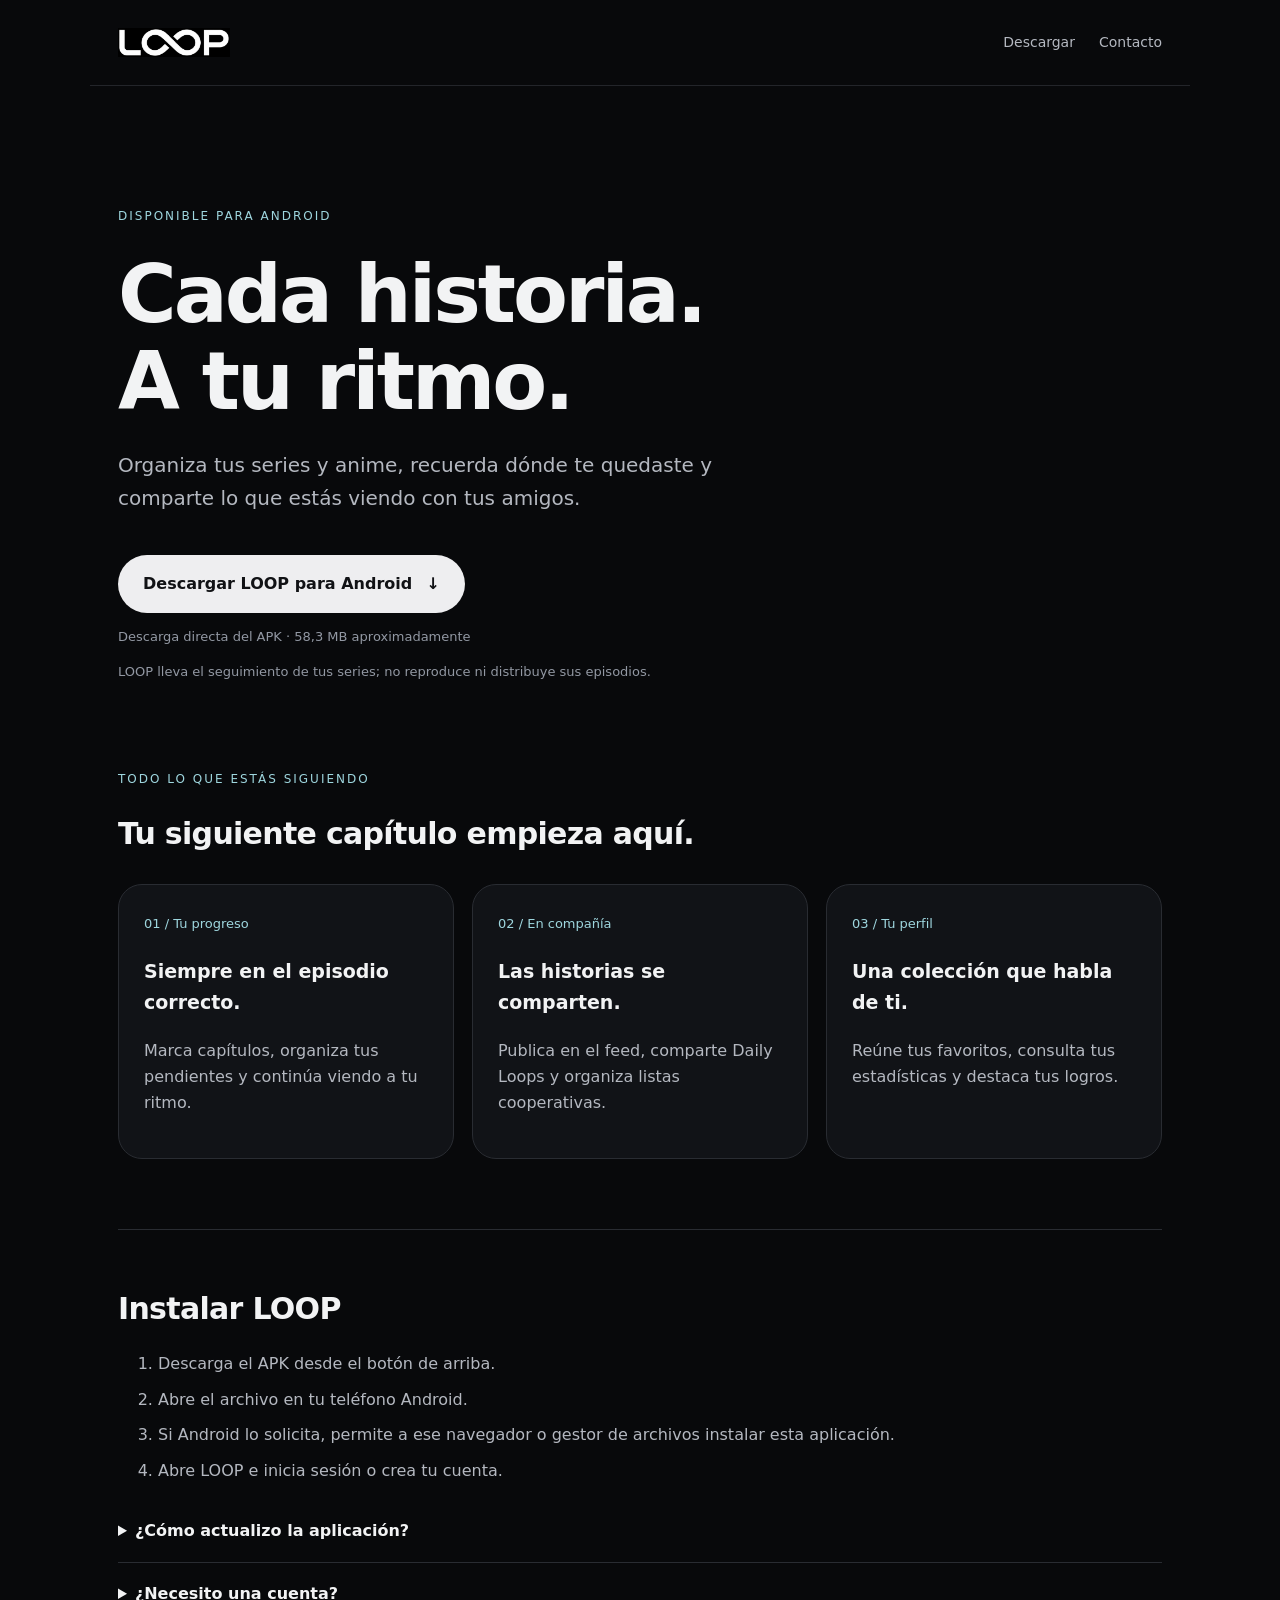
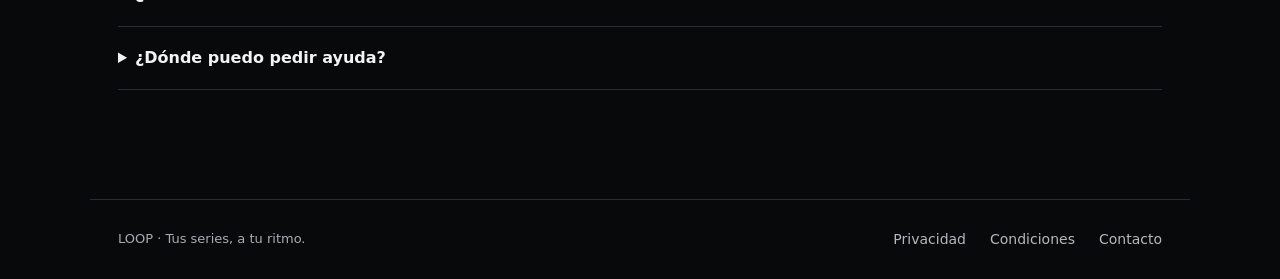
==== index.html @ cbc569da "Agregar página web de LOOP" ====
<!doctype html><html lang="es"><head><meta charset="utf-8"><meta name="viewport" content="width=device-width,initial-scale=1"><meta name="theme-color" content="#08090b"><title>Tus series, a tu ritmo · LOOP</title><meta name="description" content="LOOP: organiza tus series, lleva tu progreso y comparte lo que estás viendo."><link rel="icon" href="assets/favicon.png"><link rel="stylesheet" href="style.css"></head><body><header><a href="index.html" aria-label="LOOP, inicio"><img src="assets/wordmark.png" alt="LOOP" width="112" height="30"></a><nav aria-label="Navegación principal"><a href="index.html#descargar">Descargar</a><a href="mailto:loop.tvapp@gmail.com">Contacto</a></nav></header><main><section class="hero" id="descargar"><span class="eyebrow">Disponible para Android</span><h1>Cada historia.<br>A tu ritmo.</h1><p class="lead">Organiza tus series y anime, recuerda dónde te quedaste y comparte lo que estás viendo con tus amigos.</p><a class="button" href="https://github.com/loop-tvapp/loop/releases/latest/download/LOOP.apk">Descargar LOOP para Android <span aria-hidden="true">↓</span></a><p class="note">Descarga directa del APK · 58,3 MB aproximadamente</p><p class="note">LOOP lleva el seguimiento de tus series; no reproduce ni distribuye sus episodios.</p></section><section aria-labelledby="features"><span class="eyebrow">Todo lo que estás siguiendo</span><h2 id="features">Tu siguiente capítulo empieza aquí.</h2><div class="features"><article class="feature"><span>01 / Tu progreso</span><h3>Siempre en el episodio correcto.</h3><p>Marca capítulos, organiza tus pendientes y continúa viendo a tu ritmo.</p></article><article class="feature"><span>02 / En compañía</span><h3>Las historias se comparten.</h3><p>Publica en el feed, comparte Daily Loops y organiza listas cooperativas.</p></article><article class="feature"><span>03 / Tu perfil</span><h3>Una colección que habla de ti.</h3><p>Reúne tus favoritos, consulta tus estadísticas y destaca tus logros.</p></article></div></section><section class="install"><h2>Instalar LOOP</h2><ol><li>Descarga el APK desde el botón de arriba.</li><li>Abre el archivo en tu teléfono Android.</li><li>Si Android lo solicita, permite a ese navegador o gestor de archivos instalar esta aplicación.</li><li>Abre LOOP e inicia sesión o crea tu cuenta.</li></ol><details><summary>¿Cómo actualizo la aplicación?</summary><p>Descarga la nueva versión e instálala sobre la anterior. No necesitas desinstalarla para actualizar si ambas versiones conservan la misma firma.</p></details><details><summary>¿Necesito una cuenta?</summary><p>Sí. Puedes registrarte con correo o acceder con Google. Si usas Google por primera vez, LOOP te permite elegir tu nombre de usuario.</p></details><details><summary>¿Dónde puedo pedir ayuda?</summary><p>Escríbenos a <a href="mailto:loop.tvapp@gmail.com">loop.tvapp@gmail.com</a>, también para consultas sobre tus datos o solicitudes de eliminación de cuenta.</p></details></section></main><footer><span>LOOP · Tus series, a tu ritmo.</span><nav aria-label="Información"><a href="privacidad.html">Privacidad</a><a href="terminos.html">Condiciones</a><a href="mailto:loop.tvapp@gmail.com">Contacto</a></nav></footer></body></html>
---- style.css ----
*{box-sizing:border-box}html{scroll-behavior:smooth}body{margin:0;background:#08090b;color:#f2f3f4;font:16px/1.65 system-ui,-apple-system,BlinkMacSystemFont,"Segoe UI",sans-serif}a{color:inherit;text-underline-offset:5px}a:focus-visible,summary:focus-visible{outline:3px solid #9ed6de;outline-offset:6px}header,main,footer{max-width:1100px;margin:auto;padding:28px}header{display:flex;align-items:center;justify-content:space-between;gap:20px;border-bottom:1px solid #23252a}header img{width:112px;height:auto;display:block}nav{display:flex;gap:24px;font-size:14px;color:#b4b8c0}nav a{text-decoration:none}.hero{padding:88px 0 70px;max-width:850px}.eyebrow{font-size:12px;letter-spacing:2px;text-transform:uppercase;color:#9ed6de}h1{font-size:clamp(42px,7.5vw,80px);line-height:1.08;letter-spacing:-3px;margin:24px 0}h2{font-size:30px;line-height:1.2;letter-spacing:-.7px}h3{font-size:19px}p{color:#b4b8c0}.lead{font-size:20px;max-width:620px}.button{display:inline-flex;align-items:center;gap:14px;background:#eeeef0;color:#111215;border-radius:100px;padding:16px 25px;font-weight:650;text-decoration:none;margin-top:20px}.button:hover{background:#b8e1e5}.note{font-size:13px;color:#9298a3}.features{display:grid;grid-template-columns:repeat(3,1fr);gap:18px;margin:32px 0 70px}.feature{padding:25px;border:1px solid #292c32;border-radius:24px;background:#111317}.feature span{color:#9ed6de;font-size:13px}.install{border-top:1px solid #292c32;padding:36px 0}details{padding:18px 0;border-bottom:1px solid #292c32}summary{cursor:pointer;font-weight:600}footer{margin-top:45px;border-top:1px solid #292c32;display:flex;justify-content:space-between;flex-wrap:wrap;gap:16px;font-size:13px;color:#a6acb5}.legal{max-width:780px;padding-top:50px}.legal h1{font-size:44px;letter-spacing:-1.5px}.legal h2{font-size:23px;margin-top:35px}li{color:#b4b8c0;margin:9px 0}.back{color:#9ed6de;font-size:14px}@media(max-width:650px){header,main,footer{padding:22px}header img{width:90px}nav{gap:14px;font-size:12px}.hero{padding:58px 0 44px}h1{letter-spacing:-1.7px}.lead{font-size:18px}.features{grid-template-columns:1fr;gap:12px;margin-bottom:45px}.feature{padding:22px}footer{margin-top:25px}}@media(prefers-reduced-motion:reduce){html{scroll-behavior:auto}}
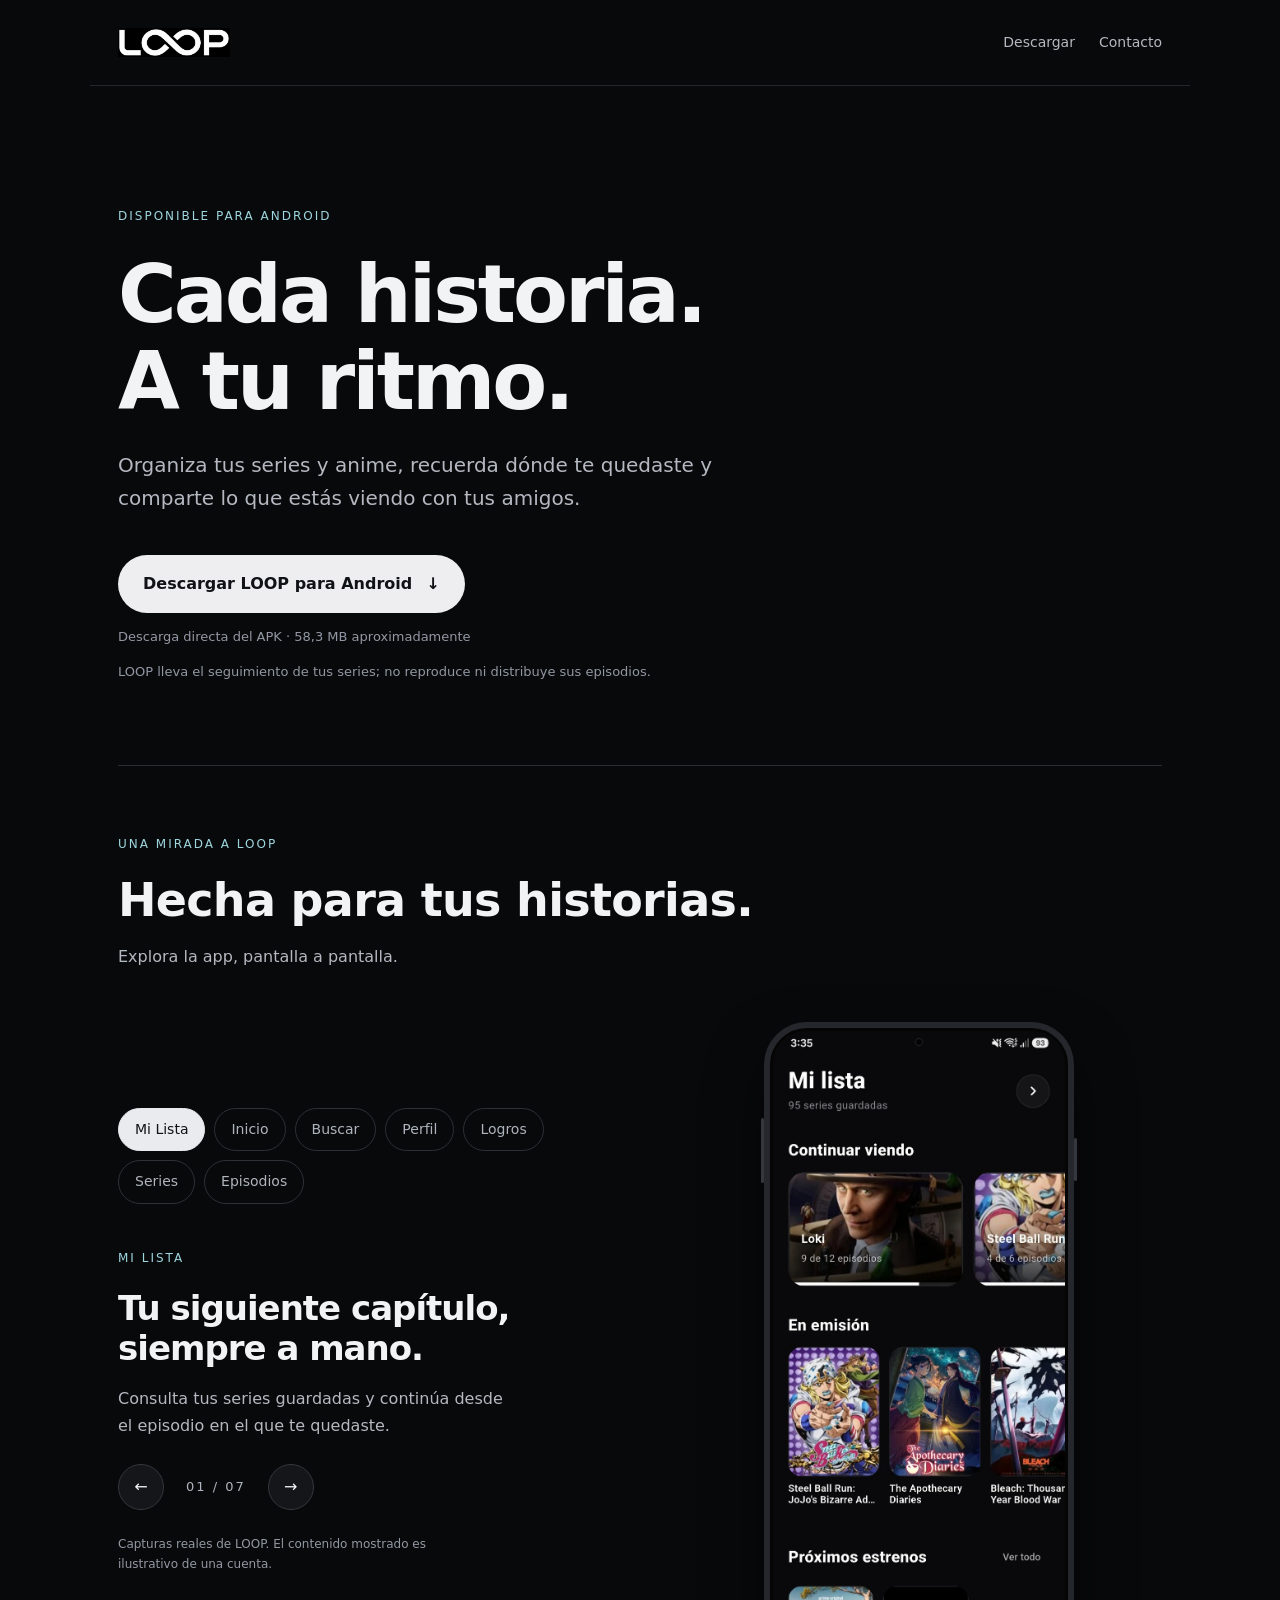
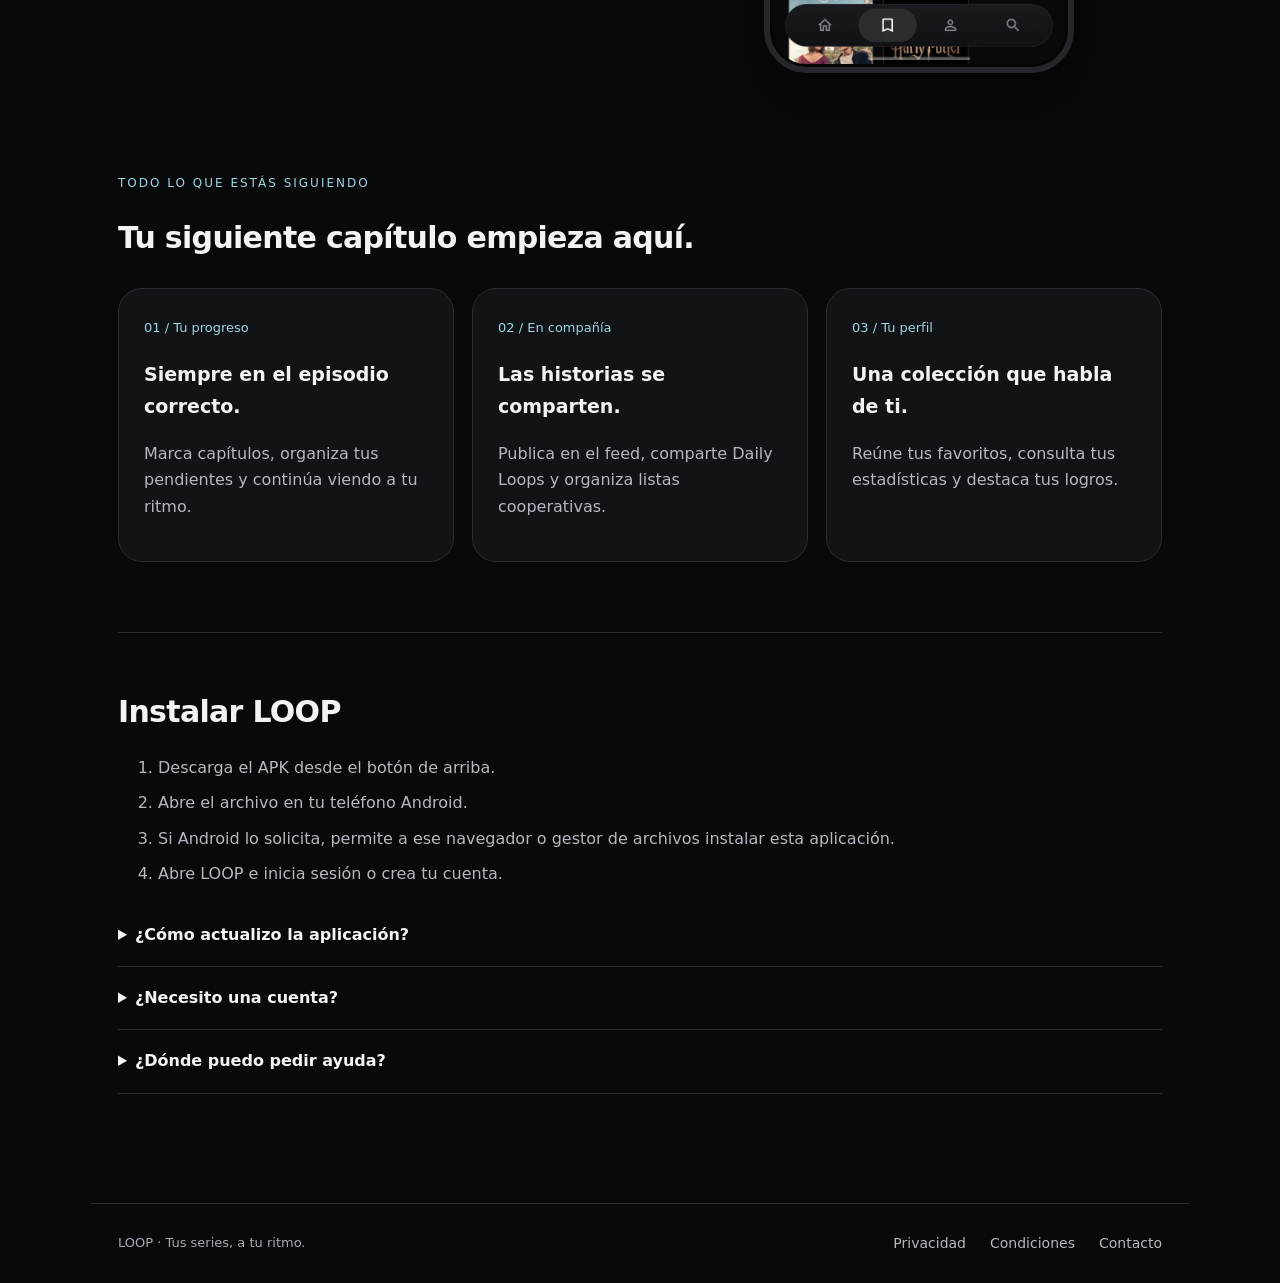
==== commit c642bbb2: "Add files via upload" ====
--- a/index.html
+++ b/index.html
@@ -1 +1 @@
-<!doctype html><html lang="es"><head><meta charset="utf-8"><meta name="viewport" content="width=device-width,initial-scale=1"><meta name="theme-color" content="#08090b"><title>Tus series, a tu ritmo · LOOP</title><meta name="description" content="LOOP: organiza tus series, lleva tu progreso y comparte lo que estás viendo."><link rel="icon" href="assets/favicon.png"><link rel="stylesheet" href="style.css"></head><body><header><a href="index.html" aria-label="LOOP, inicio"><img src="assets/wordmark.png" alt="LOOP" width="112" height="30"></a><nav aria-label="Navegación principal"><a href="index.html#descargar">Descargar</a><a href="mailto:loop.tvapp@gmail.com">Contacto</a></nav></header><main><section class="hero" id="descargar"><span class="eyebrow">Disponible para Android</span><h1>Cada historia.<br>A tu ritmo.</h1><p class="lead">Organiza tus series y anime, recuerda dónde te quedaste y comparte lo que estás viendo con tus amigos.</p><a class="button" href="https://github.com/loop-tvapp/loop/releases/latest/download/LOOP.apk">Descargar LOOP para Android <span aria-hidden="true">↓</span></a><p class="note">Descarga directa del APK · 58,3 MB aproximadamente</p><p class="note">LOOP lleva el seguimiento de tus series; no reproduce ni distribuye sus episodios.</p></section><section aria-labelledby="features"><span class="eyebrow">Todo lo que estás siguiendo</span><h2 id="features">Tu siguiente capítulo empieza aquí.</h2><div class="features"><article class="feature"><span>01 / Tu progreso</span><h3>Siempre en el episodio correcto.</h3><p>Marca capítulos, organiza tus pendientes y continúa viendo a tu ritmo.</p></article><article class="feature"><span>02 / En compañía</span><h3>Las historias se comparten.</h3><p>Publica en el feed, comparte Daily Loops y organiza listas cooperativas.</p></article><article class="feature"><span>03 / Tu perfil</span><h3>Una colección que habla de ti.</h3><p>Reúne tus favoritos, consulta tus estadísticas y destaca tus logros.</p></article></div></section><section class="install"><h2>Instalar LOOP</h2><ol><li>Descarga el APK desde el botón de arriba.</li><li>Abre el archivo en tu teléfono Android.</li><li>Si Android lo solicita, permite a ese navegador o gestor de archivos instalar esta aplicación.</li><li>Abre LOOP e inicia sesión o crea tu cuenta.</li></ol><details><summary>¿Cómo actualizo la aplicación?</summary><p>Descarga la nueva versión e instálala sobre la anterior. No necesitas desinstalarla para actualizar si ambas versiones conservan la misma firma.</p></details><details><summary>¿Necesito una cuenta?</summary><p>Sí. Puedes registrarte con correo o acceder con Google. Si usas Google por primera vez, LOOP te permite elegir tu nombre de usuario.</p></details><details><summary>¿Dónde puedo pedir ayuda?</summary><p>Escríbenos a <a href="mailto:loop.tvapp@gmail.com">loop.tvapp@gmail.com</a>, también para consultas sobre tus datos o solicitudes de eliminación de cuenta.</p></details></section></main><footer><span>LOOP · Tus series, a tu ritmo.</span><nav aria-label="Información"><a href="privacidad.html">Privacidad</a><a href="terminos.html">Condiciones</a><a href="mailto:loop.tvapp@gmail.com">Contacto</a></nav></footer></body></html>+<!doctype html><html lang="es"><head><meta charset="utf-8"><meta name="viewport" content="width=device-width,initial-scale=1"><meta name="theme-color" content="#08090b"><title>Tus series, a tu ritmo · LOOP</title><meta name="description" content="LOOP: organiza tus series, lleva tu progreso y comparte lo que estás viendo."><link rel="icon" href="assets/favicon.png"><link rel="stylesheet" href="style.css"></head><body><header><a href="index.html" aria-label="LOOP, inicio"><img src="assets/wordmark.png" alt="LOOP" width="112" height="30"></a><nav aria-label="Navegación principal"><a href="index.html#descargar">Descargar</a><a href="mailto:loop.tvapp@gmail.com">Contacto</a></nav></header><main><section class="hero" id="descargar"><span class="eyebrow">Disponible para Android</span><h1>Cada historia.<br>A tu ritmo.</h1><p class="lead">Organiza tus series y anime, recuerda dónde te quedaste y comparte lo que estás viendo con tus amigos.</p><a class="button" href="https://github.com/loop-tvapp/loop/releases/latest/download/LOOP.apk">Descargar LOOP para Android <span aria-hidden="true">↓</span></a><p class="note">Descarga directa del APK · 58,3 MB aproximadamente</p><p class="note">LOOP lleva el seguimiento de tus series; no reproduce ni distribuye sus episodios.</p></section><section class="showcase" aria-labelledby="showcase-title"><div class="showcase-intro"><span class="eyebrow">Una mirada a LOOP</span><h2 id="showcase-title">Hecha para tus historias.</h2><p>Explora la app, pantalla a pantalla.</p></div><div class="showcase-layout"><div class="showcase-copy"><div class="screen-tabs" role="tablist" aria-label="Pantallas de LOOP"><button class="screen-tab" role="tab" id="tab-0" aria-selected="true" aria-controls="screen-panel" tabindex="0" data-slide="0">Mi Lista</button><button class="screen-tab" role="tab" id="tab-1" aria-selected="false" aria-controls="screen-panel" tabindex="-1" data-slide="1">Inicio</button><button class="screen-tab" role="tab" id="tab-2" aria-selected="false" aria-controls="screen-panel" tabindex="-1" data-slide="2">Buscar</button><button class="screen-tab" role="tab" id="tab-3" aria-selected="false" aria-controls="screen-panel" tabindex="-1" data-slide="3">Perfil</button><button class="screen-tab" role="tab" id="tab-4" aria-selected="false" aria-controls="screen-panel" tabindex="-1" data-slide="4">Logros</button><button class="screen-tab" role="tab" id="tab-5" aria-selected="false" aria-controls="screen-panel" tabindex="-1" data-slide="5">Series</button><button class="screen-tab" role="tab" id="tab-6" aria-selected="false" aria-controls="screen-panel" tabindex="-1" data-slide="6">Episodios</button></div><div class="screen-description" aria-live="polite"><span class="eyebrow" id="screen-kicker">Mi Lista</span><h3 id="screen-title">Tu siguiente capítulo, siempre a mano.</h3><p id="screen-desc">Consulta tus series guardadas y continúa desde el episodio en el que te quedaste.</p></div><div class="gallery-controls"><button type="button" id="previous" aria-label="Captura anterior">←</button><span id="screen-count">01 / 07</span><button type="button" id="next" aria-label="Captura siguiente">→</button></div><p class="note">Capturas reales de LOOP. El contenido mostrado es ilustrativo de una cuenta.</p></div><div class="phone-stage"><div class="phone" id="screen-panel" role="tabpanel" aria-labelledby="tab-0" tabindex="0"><span class="phone-camera" aria-hidden="true"></span><img id="app-screen" src="assets/pantalla-0.webp" alt="Pantalla Mi Lista de LOOP" width="709" height="1536" decoding="async"></div></div></div></section><section aria-labelledby="features"><span class="eyebrow">Todo lo que estás siguiendo</span><h2 id="features">Tu siguiente capítulo empieza aquí.</h2><div class="features"><article class="feature"><span>01 / Tu progreso</span><h3>Siempre en el episodio correcto.</h3><p>Marca capítulos, organiza tus pendientes y continúa viendo a tu ritmo.</p></article><article class="feature"><span>02 / En compañía</span><h3>Las historias se comparten.</h3><p>Publica en el feed, comparte Daily Loops y organiza listas cooperativas.</p></article><article class="feature"><span>03 / Tu perfil</span><h3>Una colección que habla de ti.</h3><p>Reúne tus favoritos, consulta tus estadísticas y destaca tus logros.</p></article></div></section><section class="install"><h2>Instalar LOOP</h2><ol><li>Descarga el APK desde el botón de arriba.</li><li>Abre el archivo en tu teléfono Android.</li><li>Si Android lo solicita, permite a ese navegador o gestor de archivos instalar esta aplicación.</li><li>Abre LOOP e inicia sesión o crea tu cuenta.</li></ol><details><summary>¿Cómo actualizo la aplicación?</summary><p>Descarga la nueva versión e instálala sobre la anterior. No necesitas desinstalarla para actualizar si ambas versiones conservan la misma firma.</p></details><details><summary>¿Necesito una cuenta?</summary><p>Sí. Puedes registrarte con correo o acceder con Google. Si usas Google por primera vez, LOOP te permite elegir tu nombre de usuario.</p></details><details><summary>¿Dónde puedo pedir ayuda?</summary><p>Escríbenos a <a href="mailto:loop.tvapp@gmail.com">loop.tvapp@gmail.com</a>, también para consultas sobre tus datos o solicitudes de eliminación de cuenta.</p></details></section></main><footer><span>LOOP · Tus series, a tu ritmo.</span><nav aria-label="Información"><a href="privacidad.html">Privacidad</a><a href="terminos.html">Condiciones</a><a href="mailto:loop.tvapp@gmail.com">Contacto</a></nav></footer><script src="gallery.js" defer></script></body></html>
--- a/style.css
+++ b/style.css
@@ -1 +1,3 @@
-*{box-sizing:border-box}html{scroll-behavior:smooth}body{margin:0;background:#08090b;color:#f2f3f4;font:16px/1.65 system-ui,-apple-system,BlinkMacSystemFont,"Segoe UI",sans-serif}a{color:inherit;text-underline-offset:5px}a:focus-visible,summary:focus-visible{outline:3px solid #9ed6de;outline-offset:6px}header,main,footer{max-width:1100px;margin:auto;padding:28px}header{display:flex;align-items:center;justify-content:space-between;gap:20px;border-bottom:1px solid #23252a}header img{width:112px;height:auto;display:block}nav{display:flex;gap:24px;font-size:14px;color:#b4b8c0}nav a{text-decoration:none}.hero{padding:88px 0 70px;max-width:850px}.eyebrow{font-size:12px;letter-spacing:2px;text-transform:uppercase;color:#9ed6de}h1{font-size:clamp(42px,7.5vw,80px);line-height:1.08;letter-spacing:-3px;margin:24px 0}h2{font-size:30px;line-height:1.2;letter-spacing:-.7px}h3{font-size:19px}p{color:#b4b8c0}.lead{font-size:20px;max-width:620px}.button{display:inline-flex;align-items:center;gap:14px;background:#eeeef0;color:#111215;border-radius:100px;padding:16px 25px;font-weight:650;text-decoration:none;margin-top:20px}.button:hover{background:#b8e1e5}.note{font-size:13px;color:#9298a3}.features{display:grid;grid-template-columns:repeat(3,1fr);gap:18px;margin:32px 0 70px}.feature{padding:25px;border:1px solid #292c32;border-radius:24px;background:#111317}.feature span{color:#9ed6de;font-size:13px}.install{border-top:1px solid #292c32;padding:36px 0}details{padding:18px 0;border-bottom:1px solid #292c32}summary{cursor:pointer;font-weight:600}footer{margin-top:45px;border-top:1px solid #292c32;display:flex;justify-content:space-between;flex-wrap:wrap;gap:16px;font-size:13px;color:#a6acb5}.legal{max-width:780px;padding-top:50px}.legal h1{font-size:44px;letter-spacing:-1.5px}.legal h2{font-size:23px;margin-top:35px}li{color:#b4b8c0;margin:9px 0}.back{color:#9ed6de;font-size:14px}@media(max-width:650px){header,main,footer{padding:22px}header img{width:90px}nav{gap:14px;font-size:12px}.hero{padding:58px 0 44px}h1{letter-spacing:-1.7px}.lead{font-size:18px}.features{grid-template-columns:1fr;gap:12px;margin-bottom:45px}.feature{padding:22px}footer{margin-top:25px}}@media(prefers-reduced-motion:reduce){html{scroll-behavior:auto}}+*{box-sizing:border-box}html{scroll-behavior:smooth}body{margin:0;background:#08090b;color:#f2f3f4;font:16px/1.65 system-ui,-apple-system,BlinkMacSystemFont,"Segoe UI",sans-serif}a{color:inherit;text-underline-offset:5px}a:focus-visible,summary:focus-visible{outline:3px solid #9ed6de;outline-offset:6px}header,main,footer{max-width:1100px;margin:auto;padding:28px}header{display:flex;align-items:center;justify-content:space-between;gap:20px;border-bottom:1px solid #23252a}header img{width:112px;height:auto;display:block}nav{display:flex;gap:24px;font-size:14px;color:#b4b8c0}nav a{text-decoration:none}.hero{padding:88px 0 70px;max-width:850px}.eyebrow{font-size:12px;letter-spacing:2px;text-transform:uppercase;color:#9ed6de}h1{font-size:clamp(42px,7.5vw,80px);line-height:1.08;letter-spacing:-3px;margin:24px 0}h2{font-size:30px;line-height:1.2;letter-spacing:-.7px}h3{font-size:19px}p{color:#b4b8c0}.lead{font-size:20px;max-width:620px}.button{display:inline-flex;align-items:center;gap:14px;background:#eeeef0;color:#111215;border-radius:100px;padding:16px 25px;font-weight:650;text-decoration:none;margin-top:20px}.button:hover{background:#b8e1e5}.note{font-size:13px;color:#9298a3}.features{display:grid;grid-template-columns:repeat(3,1fr);gap:18px;margin:32px 0 70px}.feature{padding:25px;border:1px solid #292c32;border-radius:24px;background:#111317}.feature span{color:#9ed6de;font-size:13px}.install{border-top:1px solid #292c32;padding:36px 0}details{padding:18px 0;border-bottom:1px solid #292c32}summary{cursor:pointer;font-weight:600}footer{margin-top:45px;border-top:1px solid #292c32;display:flex;justify-content:space-between;flex-wrap:wrap;gap:16px;font-size:13px;color:#a6acb5}.legal{max-width:780px;padding-top:50px}.legal h1{font-size:44px;letter-spacing:-1.5px}.legal h2{font-size:23px;margin-top:35px}li{color:#b4b8c0;margin:9px 0}.back{color:#9ed6de;font-size:14px}@media(max-width:650px){header,main,footer{padding:22px}header img{width:90px}nav{gap:14px;font-size:12px}.hero{padding:58px 0 44px}h1{letter-spacing:-1.7px}.lead{font-size:18px}.features{grid-template-columns:1fr;gap:12px;margin-bottom:45px}.feature{padding:22px}footer{margin-top:25px}}@media(prefers-reduced-motion:reduce){html{scroll-behavior:auto}}
+/* Capturas de LOOP */
+button{font:inherit}.showcase{border-top:1px solid #292c32;padding:64px 0 84px}.showcase-intro{margin-bottom:40px}.showcase-intro h2{font-size:clamp(30px,4vw,46px);margin:16px 0}.showcase-layout{display:grid;grid-template-columns:1fr 1fr;align-items:center;gap:70px}.screen-tabs{display:flex;flex-wrap:wrap;gap:9px}.screen-tab{border:1px solid #2d3036;border-radius:100px;background:transparent;color:#aeb4bd;padding:9px 16px;cursor:pointer;font-size:14px;transition:background .2s,color .2s}.screen-tab[aria-selected=true]{background:#e9ebee;color:#111215;border-color:#e9ebee}.screen-tab:hover{border-color:#727982}.screen-description{min-height:220px;padding-top:40px}.screen-description h3{font-size:34px;line-height:1.18;letter-spacing:-1px;margin:18px 0}.screen-description p{max-width:400px}.gallery-controls{display:flex;align-items:center;gap:22px;margin:25px 0}.gallery-controls button{width:46px;height:46px;border:1px solid #34373d;border-radius:50%;background:#14161a;color:#f2f3f4;cursor:pointer}.gallery-controls button:hover{background:#292d34}.gallery-controls span{font-size:13px;letter-spacing:2px;color:#aeb4bd}.phone-stage{display:flex;justify-content:center;padding:12px}.phone{width:min(100%,310px);border:6px solid #25272c;border-radius:43px;padding:3px;background:#050506;position:relative;box-shadow:0 28px 55px #0008;touch-action:pan-y}.phone:before{content:"";position:absolute;right:-9px;top:110px;width:3px;height:43px;border-radius:2px;background:#34373d}.phone:after{content:"";position:absolute;left:-9px;top:90px;width:3px;height:65px;border-radius:2px;background:#34373d}.phone img{display:block;width:100%;height:auto;aspect-ratio:709/1536;object-fit:contain;border-radius:33px;background:#09090b;transition:opacity .15s}.phone img.switching{opacity:.25}.phone-camera{position:absolute;z-index:1;top:10px;left:calc(50% - 4px);width:8px;height:8px;border-radius:50%;background:#020203;border:1px solid #222}.showcase-copy>.note{max-width:360px;font-size:12px}button:focus-visible{outline:3px solid #9ed6de;outline-offset:4px}@media(max-width:760px){.showcase{padding:42px 0 50px}.showcase-layout{grid-template-columns:1fr;gap:12px}.showcase-intro{margin-bottom:26px}.screen-description{min-height:175px;padding-top:24px}.screen-description h3{font-size:28px}.screen-tabs{gap:7px}.screen-tab{font-size:12px;padding:8px 12px}.gallery-controls{margin:14px 0}.phone{width:min(100%,285px)}.phone-stage{margin-top:12px}.showcase-copy>.note{max-width:none}}@media(prefers-reduced-motion:reduce){.screen-tab,.phone img{transition:none}}
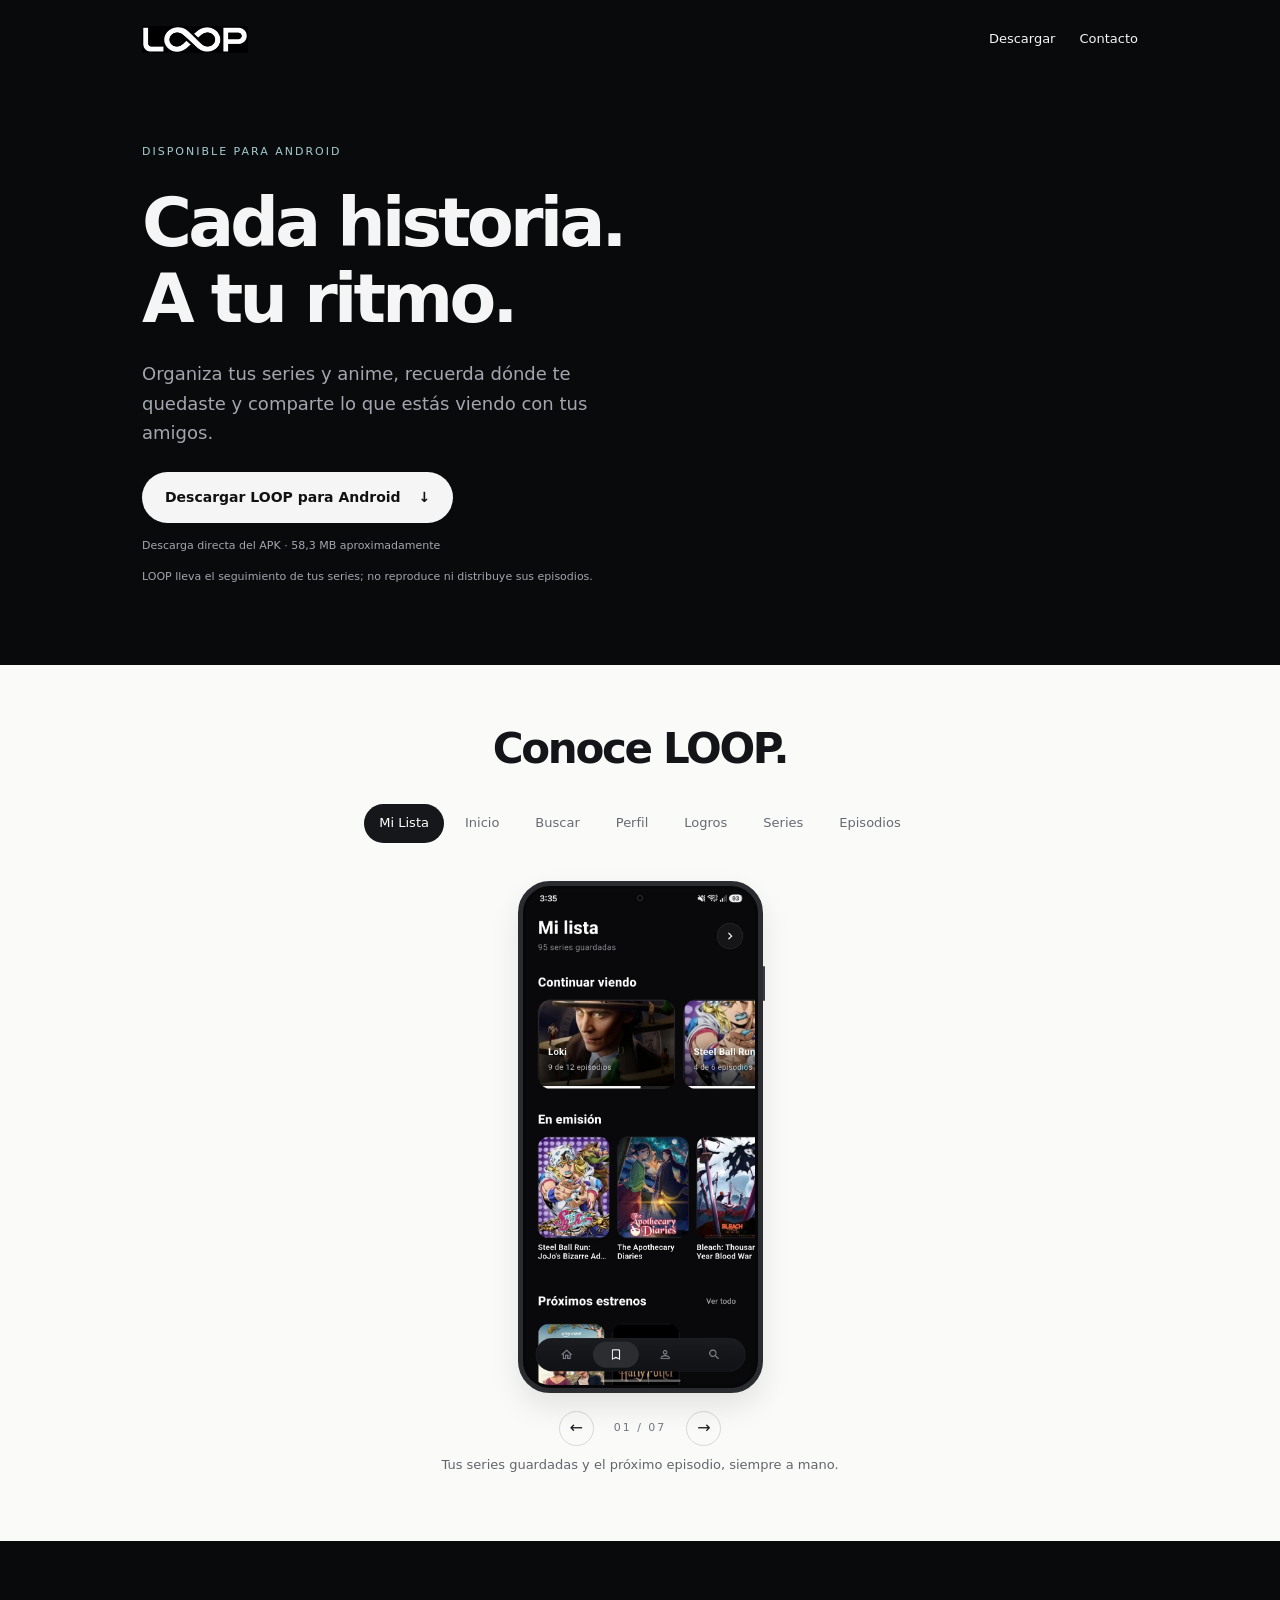
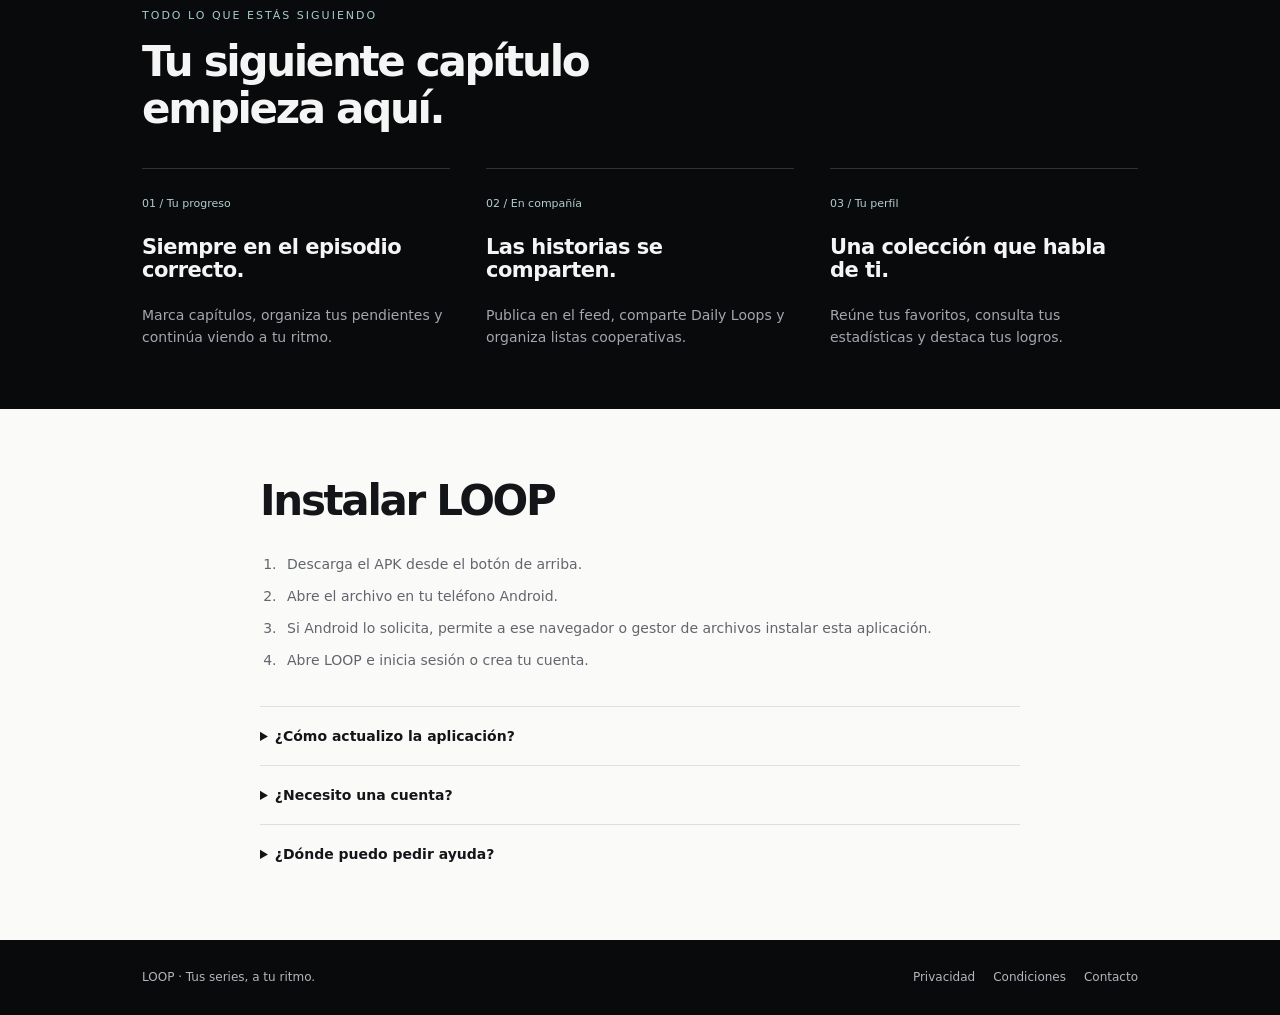
==== commit bd44f16c: "Add files via upload" ====
--- a/index.html
+++ b/index.html
@@ -1 +1 @@
-<!doctype html><html lang="es"><head><meta charset="utf-8"><meta name="viewport" content="width=device-width,initial-scale=1"><meta name="theme-color" content="#08090b"><title>Tus series, a tu ritmo · LOOP</title><meta name="description" content="LOOP: organiza tus series, lleva tu progreso y comparte lo que estás viendo."><link rel="icon" href="assets/favicon.png"><link rel="stylesheet" href="style.css"></head><body><header><a href="index.html" aria-label="LOOP, inicio"><img src="assets/wordmark.png" alt="LOOP" width="112" height="30"></a><nav aria-label="Navegación principal"><a href="index.html#descargar">Descargar</a><a href="mailto:loop.tvapp@gmail.com">Contacto</a></nav></header><main><section class="hero" id="descargar"><span class="eyebrow">Disponible para Android</span><h1>Cada historia.<br>A tu ritmo.</h1><p class="lead">Organiza tus series y anime, recuerda dónde te quedaste y comparte lo que estás viendo con tus amigos.</p><a class="button" href="https://github.com/loop-tvapp/loop/releases/latest/download/LOOP.apk">Descargar LOOP para Android <span aria-hidden="true">↓</span></a><p class="note">Descarga directa del APK · 58,3 MB aproximadamente</p><p class="note">LOOP lleva el seguimiento de tus series; no reproduce ni distribuye sus episodios.</p></section><section class="showcase" aria-labelledby="showcase-title"><div class="showcase-intro"><span class="eyebrow">Una mirada a LOOP</span><h2 id="showcase-title">Hecha para tus historias.</h2><p>Explora la app, pantalla a pantalla.</p></div><div class="showcase-layout"><div class="showcase-copy"><div class="screen-tabs" role="tablist" aria-label="Pantallas de LOOP"><button class="screen-tab" role="tab" id="tab-0" aria-selected="true" aria-controls="screen-panel" tabindex="0" data-slide="0">Mi Lista</button><button class="screen-tab" role="tab" id="tab-1" aria-selected="false" aria-controls="screen-panel" tabindex="-1" data-slide="1">Inicio</button><button class="screen-tab" role="tab" id="tab-2" aria-selected="false" aria-controls="screen-panel" tabindex="-1" data-slide="2">Buscar</button><button class="screen-tab" role="tab" id="tab-3" aria-selected="false" aria-controls="screen-panel" tabindex="-1" data-slide="3">Perfil</button><button class="screen-tab" role="tab" id="tab-4" aria-selected="false" aria-controls="screen-panel" tabindex="-1" data-slide="4">Logros</button><button class="screen-tab" role="tab" id="tab-5" aria-selected="false" aria-controls="screen-panel" tabindex="-1" data-slide="5">Series</button><button class="screen-tab" role="tab" id="tab-6" aria-selected="false" aria-controls="screen-panel" tabindex="-1" data-slide="6">Episodios</button></div><div class="screen-description" aria-live="polite"><span class="eyebrow" id="screen-kicker">Mi Lista</span><h3 id="screen-title">Tu siguiente capítulo, siempre a mano.</h3><p id="screen-desc">Consulta tus series guardadas y continúa desde el episodio en el que te quedaste.</p></div><div class="gallery-controls"><button type="button" id="previous" aria-label="Captura anterior">←</button><span id="screen-count">01 / 07</span><button type="button" id="next" aria-label="Captura siguiente">→</button></div><p class="note">Capturas reales de LOOP. El contenido mostrado es ilustrativo de una cuenta.</p></div><div class="phone-stage"><div class="phone" id="screen-panel" role="tabpanel" aria-labelledby="tab-0" tabindex="0"><span class="phone-camera" aria-hidden="true"></span><img id="app-screen" src="assets/pantalla-0.webp" alt="Pantalla Mi Lista de LOOP" width="709" height="1536" decoding="async"></div></div></div></section><section aria-labelledby="features"><span class="eyebrow">Todo lo que estás siguiendo</span><h2 id="features">Tu siguiente capítulo empieza aquí.</h2><div class="features"><article class="feature"><span>01 / Tu progreso</span><h3>Siempre en el episodio correcto.</h3><p>Marca capítulos, organiza tus pendientes y continúa viendo a tu ritmo.</p></article><article class="feature"><span>02 / En compañía</span><h3>Las historias se comparten.</h3><p>Publica en el feed, comparte Daily Loops y organiza listas cooperativas.</p></article><article class="feature"><span>03 / Tu perfil</span><h3>Una colección que habla de ti.</h3><p>Reúne tus favoritos, consulta tus estadísticas y destaca tus logros.</p></article></div></section><section class="install"><h2>Instalar LOOP</h2><ol><li>Descarga el APK desde el botón de arriba.</li><li>Abre el archivo en tu teléfono Android.</li><li>Si Android lo solicita, permite a ese navegador o gestor de archivos instalar esta aplicación.</li><li>Abre LOOP e inicia sesión o crea tu cuenta.</li></ol><details><summary>¿Cómo actualizo la aplicación?</summary><p>Descarga la nueva versión e instálala sobre la anterior. No necesitas desinstalarla para actualizar si ambas versiones conservan la misma firma.</p></details><details><summary>¿Necesito una cuenta?</summary><p>Sí. Puedes registrarte con correo o acceder con Google. Si usas Google por primera vez, LOOP te permite elegir tu nombre de usuario.</p></details><details><summary>¿Dónde puedo pedir ayuda?</summary><p>Escríbenos a <a href="mailto:loop.tvapp@gmail.com">loop.tvapp@gmail.com</a>, también para consultas sobre tus datos o solicitudes de eliminación de cuenta.</p></details></section></main><footer><span>LOOP · Tus series, a tu ritmo.</span><nav aria-label="Información"><a href="privacidad.html">Privacidad</a><a href="terminos.html">Condiciones</a><a href="mailto:loop.tvapp@gmail.com">Contacto</a></nav></footer><script src="gallery.js" defer></script></body></html>+<!doctype html><html lang="es"><head><meta charset="utf-8"><meta name="viewport" content="width=device-width,initial-scale=1"><meta name="theme-color" content="#08090b"><title>Tus series, a tu ritmo · LOOP</title><meta name="description" content="LOOP: organiza tus series, lleva tu progreso y comparte lo que estás viendo."><link rel="icon" href="assets/favicon.png"><style>*{box-sizing:border-box}html{scroll-behavior:smooth}body{margin:0;background:#090a0c;color:#f5f5f5;font:16px/1.6 system-ui,-apple-system,BlinkMacSystemFont,"Segoe UI",sans-serif}button{font:inherit}a{color:inherit;text-underline-offset:4px}a:focus-visible,button:focus-visible,summary:focus-visible{outline:2px solid #6498a0;outline-offset:5px}header{max-width:1060px;padding:26px 32px;margin:auto;display:flex;align-items:center;justify-content:space-between}header img{display:block;width:106px;height:auto}nav{display:flex;gap:24px;font-size:13px}nav a{text-decoration:none}main.landing{width:100%;max-width:none;padding:0;margin:0}.wrap{width:min(100% - 64px,996px);margin:auto}.dark{background:#090a0c;color:#f5f5f5}.light{background:#fafaf9;color:#141518}p{color:#a3a6ae}.light p{color:#62656c}h1,h2,h3{line-height:1.12;letter-spacing:-.055em}h1{font-size:clamp(44px,6vw,68px);margin:22px 0}h2{font-size:clamp(30px,4vw,42px);margin:12px 0 28px}h3{font-size:21px;letter-spacing:-.025em}.eyebrow{text-transform:uppercase;font-size:11px;letter-spacing:2px;color:#a6cbd0}.hero{padding:58px 0 68px}.lead{max-width:490px;font-size:18px;line-height:1.65;margin-bottom:24px}.button{display:inline-flex;gap:18px;align-items:center;border-radius:100px;padding:14px 23px;background:#f5f5f5;color:#111;font-size:14px;font-weight:650;text-decoration:none}.button:hover{background:#cee1e3}.note{font-size:11px;line-height:1.6;max-width:480px;margin-top:14px}.showcase{padding:48px 0 38px;text-align:center}.screen-tabs{display:flex;gap:6px;overflow-x:auto;max-width:100%;width:max-content;margin:0 auto 28px;padding:4px 2px 10px;scrollbar-width:thin}.screen-tab{flex:none;padding:8px 14px;border:1px solid transparent;border-radius:100px;background:transparent;color:#666a72;font-size:13px;cursor:pointer}.screen-tab[aria-selected=true]{background:#16171a;color:white}.screen-tab:hover{border-color:#b9bdc3}.phone-stage{display:flex;justify-content:center}.phone{position:relative;width:230px;max-width:70vw;border:5px solid #2a2c30;border-radius:32px;padding:3px;background:#070709;box-shadow:0 14px 30px #00000018;touch-action:pan-y}.phone img{display:block;width:100%;height:auto;aspect-ratio:709/1536;object-fit:contain;border-radius:24px;transition:opacity .16s}.phone img.switching{opacity:.3}.phone-camera{position:absolute;z-index:1;top:9px;left:calc(50% - 3px);height:6px;width:6px;border-radius:50%;background:#050506;border:1px solid #303136}.phone:after{content:"";position:absolute;right:-7px;top:80px;width:2px;height:35px;background:#383b40;border-radius:2px}.gallery-controls{display:flex;align-items:center;justify-content:center;gap:20px;margin:18px 0 9px}.gallery-controls button{width:35px;height:35px;border:1px solid #d7d8db;border-radius:50%;background:transparent;color:#1c1d20;cursor:pointer}.gallery-controls button:hover{background:#e8e9eb}#screen-count{font-size:11px;letter-spacing:2px;color:#737780}.screen-description{max-width:420px;margin:auto;min-height:48px}.screen-description p{font-size:13px;line-height:1.6;margin:8px 0 0}.features-section{padding:60px 0}.features-section h2{max-width:620px}.features{display:grid;grid-template-columns:repeat(3,1fr);gap:36px;margin-top:36px}.feature{padding-top:20px;border-top:1px solid #303238}.feature span{font-size:11px;color:#b3cdd0}.feature p{font-size:14px;margin-bottom:0}.install{padding:56px 0}.install .wrap{max-width:760px}.install ol{padding-left:21px;font-size:14px;line-height:1.8;color:#62656c;margin-bottom:32px}.install li{padding-left:6px;margin-bottom:7px}details{border-top:1px solid #dedfe2;padding:18px 0}details p{font-size:14px;max-width:620px}summary{font-size:14px;font-weight:550;cursor:pointer}footer{max-width:1060px;margin:auto;padding:28px 32px;display:flex;align-items:center;justify-content:space-between;gap:22px;color:#b3b6bd;font-size:12px}footer nav{font-size:12px;gap:18px}@media(min-width:900px){.showcase .phone{width:245px}}@media(max-width:600px){header{padding:22px 24px}header img{width:88px}nav{gap:17px;font-size:12px}.wrap{width:calc(100% - 48px)}.hero{padding:35px 0 42px}h1{font-size:46px}.lead{font-size:16px}.button{font-size:13px}.showcase{padding:32px 0 26px}.showcase h2{font-size:30px;margin-bottom:18px}.screen-tabs{margin-bottom:18px;width:100%;justify-content:flex-start}.screen-tab{font-size:12px;padding:7px 11px}.phone{width:206px}.gallery-controls{margin-top:15px}.screen-description{min-height:60px}.features-section{padding:38px 0}.features{grid-template-columns:1fr;gap:23px;margin-top:25px}.feature h3{margin:12px 0}.install{padding:38px 0}footer{align-items:flex-start;flex-direction:column;padding:26px 24px;gap:15px}footer nav{flex-wrap:wrap}h2{font-size:30px}}@media(prefers-reduced-motion:reduce){html{scroll-behavior:auto}.phone img{transition:none}}</style></head><body><header><a href="index.html" aria-label="LOOP, inicio"><img src="assets/wordmark.png" alt="LOOP" width="112" height="30"></a><nav aria-label="Navegación principal"><a href="index.html#descargar">Descargar</a><a href="mailto:loop.tvapp@gmail.com">Contacto</a></nav></header><main class="landing"><section class="hero dark" id="descargar"><div class="wrap"><span class="eyebrow">Disponible para Android</span><h1>Cada historia.<br>A tu ritmo.</h1><p class="lead">Organiza tus series y anime, recuerda dónde te quedaste y comparte lo que estás viendo con tus amigos.</p><a class="button" href="https://github.com/loop-tvapp/loop/releases/latest/download/LOOP.apk">Descargar LOOP para Android <span aria-hidden="true">↓</span></a><p class="note">Descarga directa del APK · 58,3 MB aproximadamente</p><p class="note">LOOP lleva el seguimiento de tus series; no reproduce ni distribuye sus episodios.</p></div></section><section class="showcase light" aria-labelledby="showcase-title"><div class="wrap"><h2 id="showcase-title">Conoce LOOP.</h2><div class="screen-tabs" role="tablist" aria-label="Pantallas de LOOP"><button class="screen-tab" role="tab" id="tab-0" aria-selected="true" aria-controls="screen-panel" tabindex="0" data-slide="0">Mi Lista</button><button class="screen-tab" role="tab" id="tab-1" aria-selected="false" aria-controls="screen-panel" tabindex="-1" data-slide="1">Inicio</button><button class="screen-tab" role="tab" id="tab-2" aria-selected="false" aria-controls="screen-panel" tabindex="-1" data-slide="2">Buscar</button><button class="screen-tab" role="tab" id="tab-3" aria-selected="false" aria-controls="screen-panel" tabindex="-1" data-slide="3">Perfil</button><button class="screen-tab" role="tab" id="tab-4" aria-selected="false" aria-controls="screen-panel" tabindex="-1" data-slide="4">Logros</button><button class="screen-tab" role="tab" id="tab-5" aria-selected="false" aria-controls="screen-panel" tabindex="-1" data-slide="5">Series</button><button class="screen-tab" role="tab" id="tab-6" aria-selected="false" aria-controls="screen-panel" tabindex="-1" data-slide="6">Episodios</button></div><div class="phone-stage"><div class="phone" id="screen-panel" role="tabpanel" aria-labelledby="tab-0" tabindex="0"><span class="phone-camera" aria-hidden="true"></span><img id="app-screen" src="assets/pantalla-0.webp" alt="Pantalla Mi Lista de LOOP" width="709" height="1536" decoding="async"></div></div><div class="gallery-controls"><button type="button" id="previous" aria-label="Captura anterior">←</button><span id="screen-count">01 / 07</span><button type="button" id="next" aria-label="Captura siguiente">→</button></div><div class="screen-description" aria-live="polite"><span id="screen-kicker" hidden>Mi Lista</span><h3 id="screen-title" hidden>Tu siguiente capítulo, siempre a mano.</h3><p id="screen-desc">Tus series guardadas y el próximo episodio, siempre a mano.</p></div></div></section><section class="features-section dark" aria-labelledby="features"><div class="wrap"><span class="eyebrow">Todo lo que estás siguiendo</span><h2 id="features">Tu siguiente capítulo empieza aquí.</h2><div class="features"><article class="feature"><span>01 / Tu progreso</span><h3>Siempre en el episodio correcto.</h3><p>Marca capítulos, organiza tus pendientes y continúa viendo a tu ritmo.</p></article><article class="feature"><span>02 / En compañía</span><h3>Las historias se comparten.</h3><p>Publica en el feed, comparte Daily Loops y organiza listas cooperativas.</p></article><article class="feature"><span>03 / Tu perfil</span><h3>Una colección que habla de ti.</h3><p>Reúne tus favoritos, consulta tus estadísticas y destaca tus logros.</p></article></div></div></section><section class="install light"><div class="wrap"><h2>Instalar LOOP</h2><ol><li>Descarga el APK desde el botón de arriba.</li><li>Abre el archivo en tu teléfono Android.</li><li>Si Android lo solicita, permite a ese navegador o gestor de archivos instalar esta aplicación.</li><li>Abre LOOP e inicia sesión o crea tu cuenta.</li></ol><details><summary>¿Cómo actualizo la aplicación?</summary><p>Descarga la nueva versión e instálala sobre la anterior. No necesitas desinstalarla para actualizar si ambas versiones conservan la misma firma.</p></details><details><summary>¿Necesito una cuenta?</summary><p>Sí. Puedes registrarte con correo o acceder con Google. Si usas Google por primera vez, LOOP te permite elegir tu nombre de usuario.</p></details><details><summary>¿Dónde puedo pedir ayuda?</summary><p>Escríbenos a <a href="mailto:loop.tvapp@gmail.com">loop.tvapp@gmail.com</a>, también para consultas sobre tus datos o solicitudes de eliminación de cuenta.</p></details></div></section></main><footer><span>LOOP · Tus series, a tu ritmo.</span><nav aria-label="Información"><a href="privacidad.html">Privacidad</a><a href="terminos.html">Condiciones</a><a href="mailto:loop.tvapp@gmail.com">Contacto</a></nav></footer><script src="loop-gallery-v3.js" defer></script></body></html>
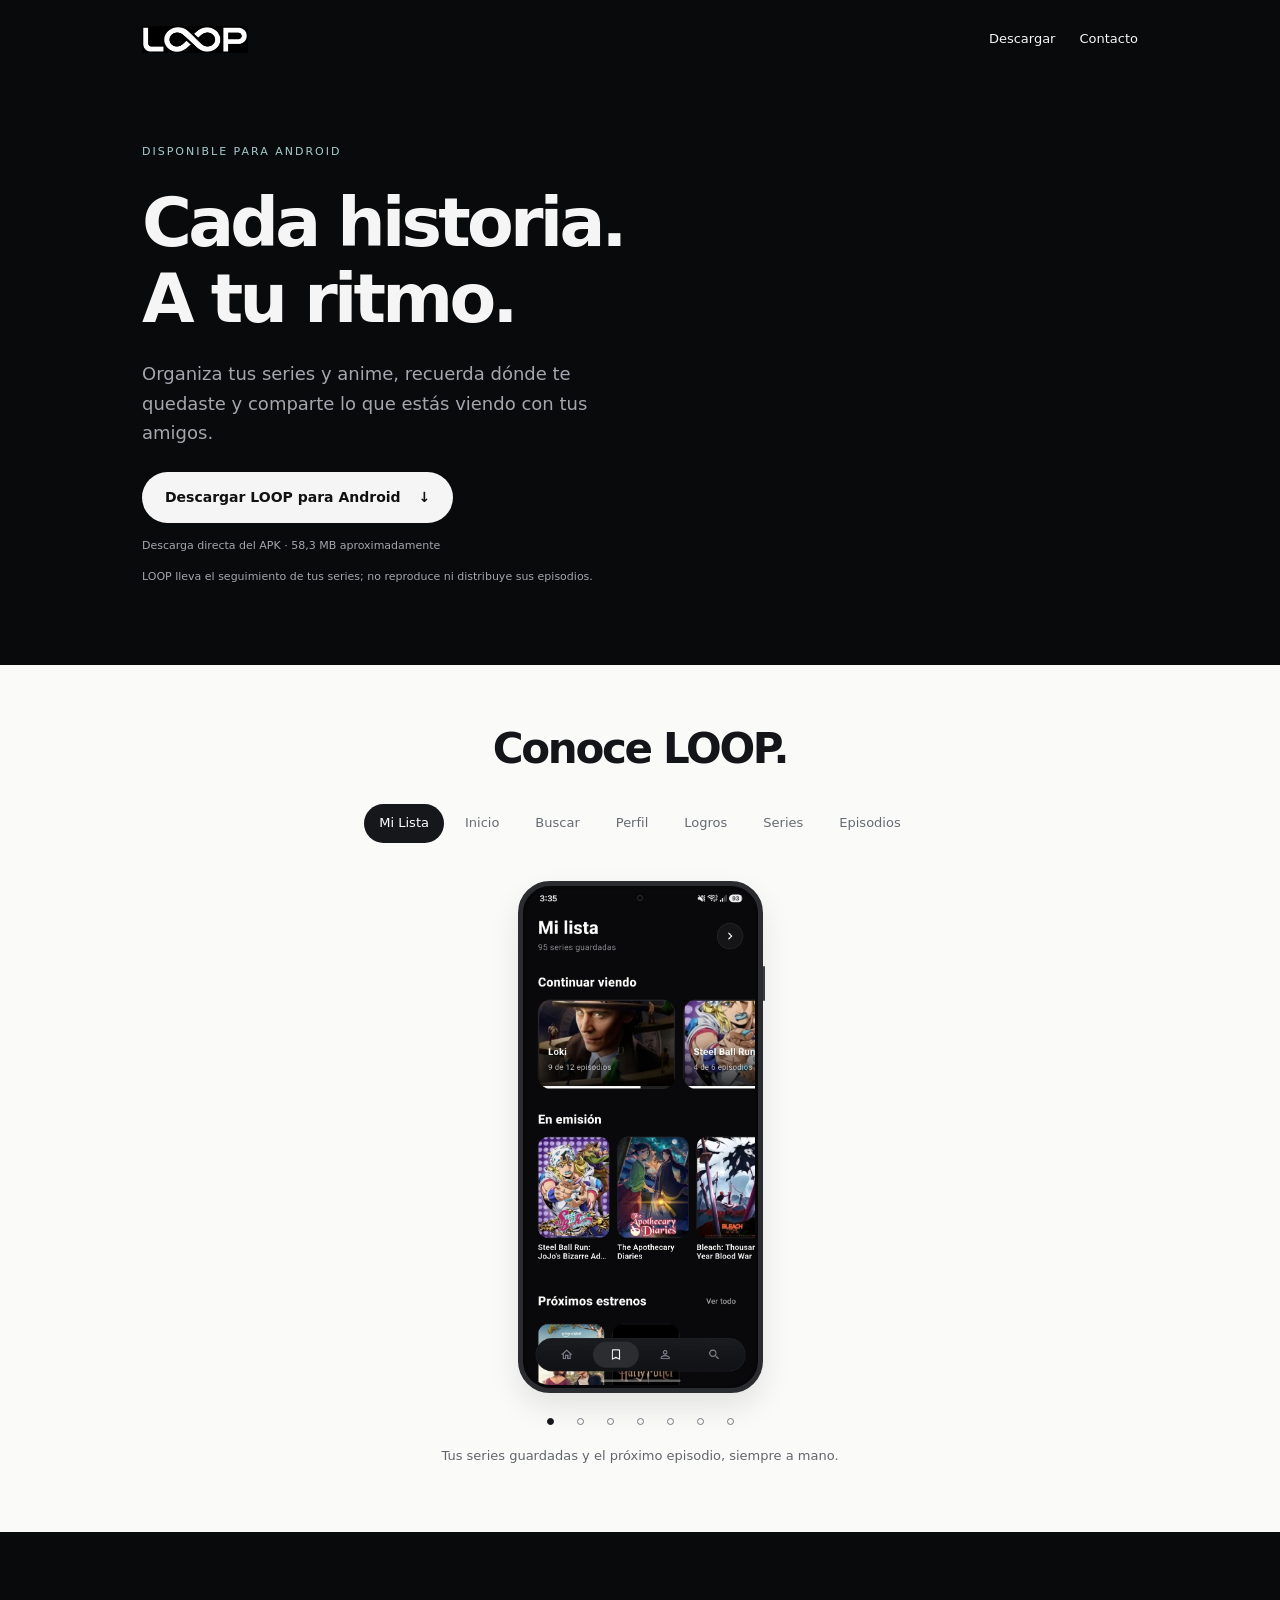
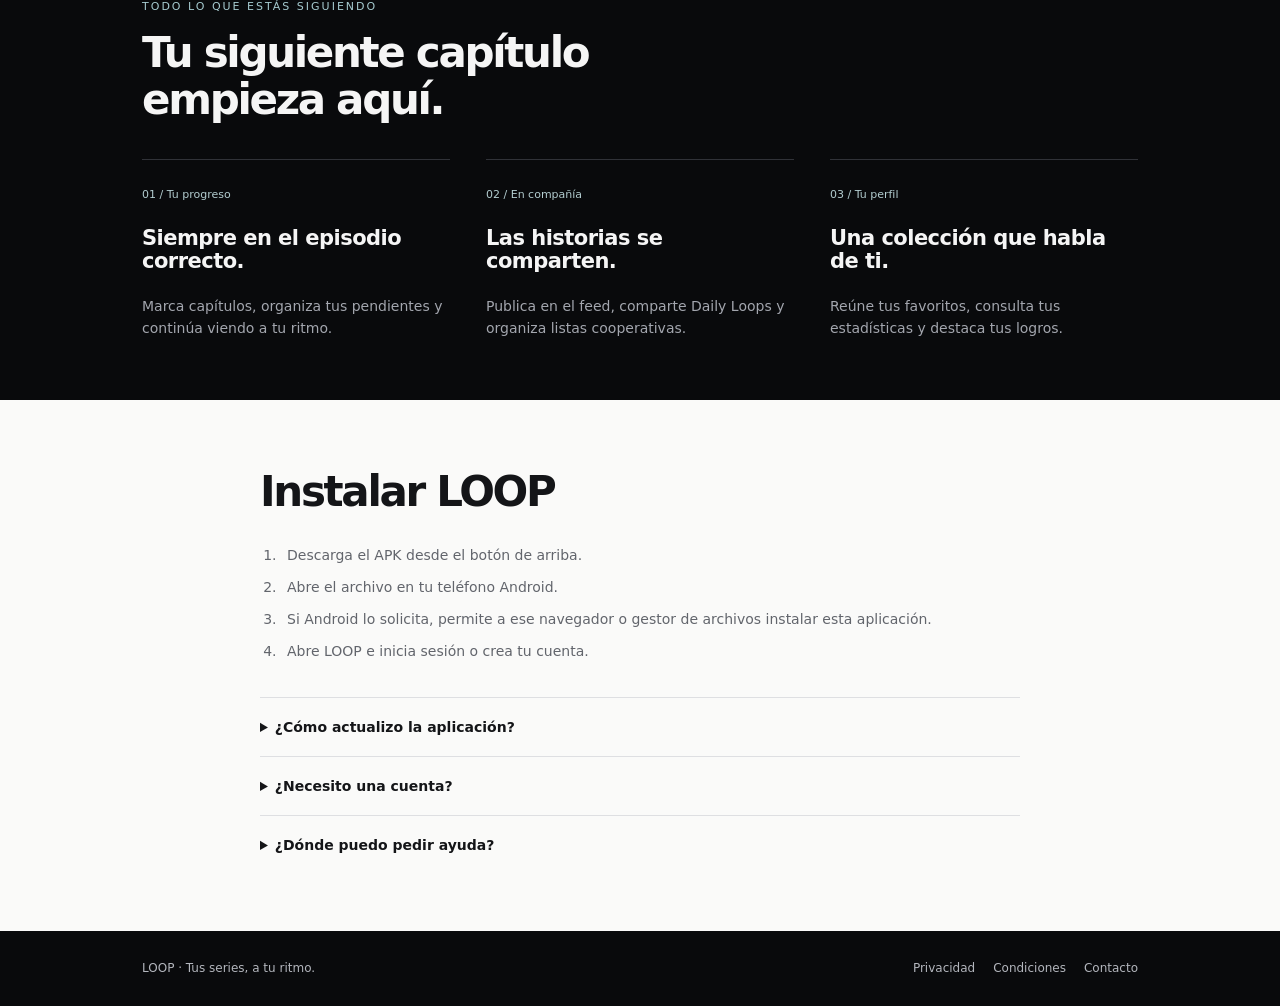
==== commit bd7968f3: "Add files via upload" ====
--- a/index.html
+++ b/index.html
@@ -1 +1 @@
-<!doctype html><html lang="es"><head><meta charset="utf-8"><meta name="viewport" content="width=device-width,initial-scale=1"><meta name="theme-color" content="#08090b"><title>Tus series, a tu ritmo · LOOP</title><meta name="description" content="LOOP: organiza tus series, lleva tu progreso y comparte lo que estás viendo."><link rel="icon" href="assets/favicon.png"><style>*{box-sizing:border-box}html{scroll-behavior:smooth}body{margin:0;background:#090a0c;color:#f5f5f5;font:16px/1.6 system-ui,-apple-system,BlinkMacSystemFont,"Segoe UI",sans-serif}button{font:inherit}a{color:inherit;text-underline-offset:4px}a:focus-visible,button:focus-visible,summary:focus-visible{outline:2px solid #6498a0;outline-offset:5px}header{max-width:1060px;padding:26px 32px;margin:auto;display:flex;align-items:center;justify-content:space-between}header img{display:block;width:106px;height:auto}nav{display:flex;gap:24px;font-size:13px}nav a{text-decoration:none}main.landing{width:100%;max-width:none;padding:0;margin:0}.wrap{width:min(100% - 64px,996px);margin:auto}.dark{background:#090a0c;color:#f5f5f5}.light{background:#fafaf9;color:#141518}p{color:#a3a6ae}.light p{color:#62656c}h1,h2,h3{line-height:1.12;letter-spacing:-.055em}h1{font-size:clamp(44px,6vw,68px);margin:22px 0}h2{font-size:clamp(30px,4vw,42px);margin:12px 0 28px}h3{font-size:21px;letter-spacing:-.025em}.eyebrow{text-transform:uppercase;font-size:11px;letter-spacing:2px;color:#a6cbd0}.hero{padding:58px 0 68px}.lead{max-width:490px;font-size:18px;line-height:1.65;margin-bottom:24px}.button{display:inline-flex;gap:18px;align-items:center;border-radius:100px;padding:14px 23px;background:#f5f5f5;color:#111;font-size:14px;font-weight:650;text-decoration:none}.button:hover{background:#cee1e3}.note{font-size:11px;line-height:1.6;max-width:480px;margin-top:14px}.showcase{padding:48px 0 38px;text-align:center}.screen-tabs{display:flex;gap:6px;overflow-x:auto;max-width:100%;width:max-content;margin:0 auto 28px;padding:4px 2px 10px;scrollbar-width:thin}.screen-tab{flex:none;padding:8px 14px;border:1px solid transparent;border-radius:100px;background:transparent;color:#666a72;font-size:13px;cursor:pointer}.screen-tab[aria-selected=true]{background:#16171a;color:white}.screen-tab:hover{border-color:#b9bdc3}.phone-stage{display:flex;justify-content:center}.phone{position:relative;width:230px;max-width:70vw;border:5px solid #2a2c30;border-radius:32px;padding:3px;background:#070709;box-shadow:0 14px 30px #00000018;touch-action:pan-y}.phone img{display:block;width:100%;height:auto;aspect-ratio:709/1536;object-fit:contain;border-radius:24px;transition:opacity .16s}.phone img.switching{opacity:.3}.phone-camera{position:absolute;z-index:1;top:9px;left:calc(50% - 3px);height:6px;width:6px;border-radius:50%;background:#050506;border:1px solid #303136}.phone:after{content:"";position:absolute;right:-7px;top:80px;width:2px;height:35px;background:#383b40;border-radius:2px}.gallery-controls{display:flex;align-items:center;justify-content:center;gap:20px;margin:18px 0 9px}.gallery-controls button{width:35px;height:35px;border:1px solid #d7d8db;border-radius:50%;background:transparent;color:#1c1d20;cursor:pointer}.gallery-controls button:hover{background:#e8e9eb}#screen-count{font-size:11px;letter-spacing:2px;color:#737780}.screen-description{max-width:420px;margin:auto;min-height:48px}.screen-description p{font-size:13px;line-height:1.6;margin:8px 0 0}.features-section{padding:60px 0}.features-section h2{max-width:620px}.features{display:grid;grid-template-columns:repeat(3,1fr);gap:36px;margin-top:36px}.feature{padding-top:20px;border-top:1px solid #303238}.feature span{font-size:11px;color:#b3cdd0}.feature p{font-size:14px;margin-bottom:0}.install{padding:56px 0}.install .wrap{max-width:760px}.install ol{padding-left:21px;font-size:14px;line-height:1.8;color:#62656c;margin-bottom:32px}.install li{padding-left:6px;margin-bottom:7px}details{border-top:1px solid #dedfe2;padding:18px 0}details p{font-size:14px;max-width:620px}summary{font-size:14px;font-weight:550;cursor:pointer}footer{max-width:1060px;margin:auto;padding:28px 32px;display:flex;align-items:center;justify-content:space-between;gap:22px;color:#b3b6bd;font-size:12px}footer nav{font-size:12px;gap:18px}@media(min-width:900px){.showcase .phone{width:245px}}@media(max-width:600px){header{padding:22px 24px}header img{width:88px}nav{gap:17px;font-size:12px}.wrap{width:calc(100% - 48px)}.hero{padding:35px 0 42px}h1{font-size:46px}.lead{font-size:16px}.button{font-size:13px}.showcase{padding:32px 0 26px}.showcase h2{font-size:30px;margin-bottom:18px}.screen-tabs{margin-bottom:18px;width:100%;justify-content:flex-start}.screen-tab{font-size:12px;padding:7px 11px}.phone{width:206px}.gallery-controls{margin-top:15px}.screen-description{min-height:60px}.features-section{padding:38px 0}.features{grid-template-columns:1fr;gap:23px;margin-top:25px}.feature h3{margin:12px 0}.install{padding:38px 0}footer{align-items:flex-start;flex-direction:column;padding:26px 24px;gap:15px}footer nav{flex-wrap:wrap}h2{font-size:30px}}@media(prefers-reduced-motion:reduce){html{scroll-behavior:auto}.phone img{transition:none}}</style></head><body><header><a href="index.html" aria-label="LOOP, inicio"><img src="assets/wordmark.png" alt="LOOP" width="112" height="30"></a><nav aria-label="Navegación principal"><a href="index.html#descargar">Descargar</a><a href="mailto:loop.tvapp@gmail.com">Contacto</a></nav></header><main class="landing"><section class="hero dark" id="descargar"><div class="wrap"><span class="eyebrow">Disponible para Android</span><h1>Cada historia.<br>A tu ritmo.</h1><p class="lead">Organiza tus series y anime, recuerda dónde te quedaste y comparte lo que estás viendo con tus amigos.</p><a class="button" href="https://github.com/loop-tvapp/loop/releases/latest/download/LOOP.apk">Descargar LOOP para Android <span aria-hidden="true">↓</span></a><p class="note">Descarga directa del APK · 58,3 MB aproximadamente</p><p class="note">LOOP lleva el seguimiento de tus series; no reproduce ni distribuye sus episodios.</p></div></section><section class="showcase light" aria-labelledby="showcase-title"><div class="wrap"><h2 id="showcase-title">Conoce LOOP.</h2><div class="screen-tabs" role="tablist" aria-label="Pantallas de LOOP"><button class="screen-tab" role="tab" id="tab-0" aria-selected="true" aria-controls="screen-panel" tabindex="0" data-slide="0">Mi Lista</button><button class="screen-tab" role="tab" id="tab-1" aria-selected="false" aria-controls="screen-panel" tabindex="-1" data-slide="1">Inicio</button><button class="screen-tab" role="tab" id="tab-2" aria-selected="false" aria-controls="screen-panel" tabindex="-1" data-slide="2">Buscar</button><button class="screen-tab" role="tab" id="tab-3" aria-selected="false" aria-controls="screen-panel" tabindex="-1" data-slide="3">Perfil</button><button class="screen-tab" role="tab" id="tab-4" aria-selected="false" aria-controls="screen-panel" tabindex="-1" data-slide="4">Logros</button><button class="screen-tab" role="tab" id="tab-5" aria-selected="false" aria-controls="screen-panel" tabindex="-1" data-slide="5">Series</button><button class="screen-tab" role="tab" id="tab-6" aria-selected="false" aria-controls="screen-panel" tabindex="-1" data-slide="6">Episodios</button></div><div class="phone-stage"><div class="phone" id="screen-panel" role="tabpanel" aria-labelledby="tab-0" tabindex="0"><span class="phone-camera" aria-hidden="true"></span><img id="app-screen" src="assets/pantalla-0.webp" alt="Pantalla Mi Lista de LOOP" width="709" height="1536" decoding="async"></div></div><div class="gallery-controls"><button type="button" id="previous" aria-label="Captura anterior">←</button><span id="screen-count">01 / 07</span><button type="button" id="next" aria-label="Captura siguiente">→</button></div><div class="screen-description" aria-live="polite"><span id="screen-kicker" hidden>Mi Lista</span><h3 id="screen-title" hidden>Tu siguiente capítulo, siempre a mano.</h3><p id="screen-desc">Tus series guardadas y el próximo episodio, siempre a mano.</p></div></div></section><section class="features-section dark" aria-labelledby="features"><div class="wrap"><span class="eyebrow">Todo lo que estás siguiendo</span><h2 id="features">Tu siguiente capítulo empieza aquí.</h2><div class="features"><article class="feature"><span>01 / Tu progreso</span><h3>Siempre en el episodio correcto.</h3><p>Marca capítulos, organiza tus pendientes y continúa viendo a tu ritmo.</p></article><article class="feature"><span>02 / En compañía</span><h3>Las historias se comparten.</h3><p>Publica en el feed, comparte Daily Loops y organiza listas cooperativas.</p></article><article class="feature"><span>03 / Tu perfil</span><h3>Una colección que habla de ti.</h3><p>Reúne tus favoritos, consulta tus estadísticas y destaca tus logros.</p></article></div></div></section><section class="install light"><div class="wrap"><h2>Instalar LOOP</h2><ol><li>Descarga el APK desde el botón de arriba.</li><li>Abre el archivo en tu teléfono Android.</li><li>Si Android lo solicita, permite a ese navegador o gestor de archivos instalar esta aplicación.</li><li>Abre LOOP e inicia sesión o crea tu cuenta.</li></ol><details><summary>¿Cómo actualizo la aplicación?</summary><p>Descarga la nueva versión e instálala sobre la anterior. No necesitas desinstalarla para actualizar si ambas versiones conservan la misma firma.</p></details><details><summary>¿Necesito una cuenta?</summary><p>Sí. Puedes registrarte con correo o acceder con Google. Si usas Google por primera vez, LOOP te permite elegir tu nombre de usuario.</p></details><details><summary>¿Dónde puedo pedir ayuda?</summary><p>Escríbenos a <a href="mailto:loop.tvapp@gmail.com">loop.tvapp@gmail.com</a>, también para consultas sobre tus datos o solicitudes de eliminación de cuenta.</p></details></div></section></main><footer><span>LOOP · Tus series, a tu ritmo.</span><nav aria-label="Información"><a href="privacidad.html">Privacidad</a><a href="terminos.html">Condiciones</a><a href="mailto:loop.tvapp@gmail.com">Contacto</a></nav></footer><script src="loop-gallery-v3.js" defer></script></body></html>+<!doctype html><html lang="es"><head><meta charset="utf-8"><meta name="viewport" content="width=device-width,initial-scale=1"><meta name="theme-color" content="#08090b"><title>Tus series, a tu ritmo · LOOP</title><meta name="description" content="LOOP: organiza tus series, lleva tu progreso y comparte lo que estás viendo."><link rel="icon" href="assets/favicon.png"><style>*{box-sizing:border-box}html{scroll-behavior:smooth}body{margin:0;background:#090a0c;color:#f5f5f5;font:16px/1.6 system-ui,-apple-system,BlinkMacSystemFont,"Segoe UI",sans-serif}button{font:inherit}a{color:inherit;text-underline-offset:4px}a:focus-visible,button:focus-visible,summary:focus-visible{outline:2px solid #6498a0;outline-offset:5px}header{max-width:1060px;padding:26px 32px;margin:auto;display:flex;align-items:center;justify-content:space-between}header img{display:block;width:106px;height:auto}nav{display:flex;gap:24px;font-size:13px}nav a{text-decoration:none}main.landing{width:100%;max-width:none;padding:0;margin:0}.wrap{width:min(100% - 64px,996px);margin:auto}.dark{background:#090a0c;color:#f5f5f5}.light{background:#fafaf9;color:#141518}p{color:#a3a6ae}.light p{color:#62656c}h1,h2,h3{line-height:1.12;letter-spacing:-.055em}h1{font-size:clamp(44px,6vw,68px);margin:22px 0}h2{font-size:clamp(30px,4vw,42px);margin:12px 0 28px}h3{font-size:21px;letter-spacing:-.025em}.eyebrow{text-transform:uppercase;font-size:11px;letter-spacing:2px;color:#a6cbd0}.hero{padding:58px 0 68px}.lead{max-width:490px;font-size:18px;line-height:1.65;margin-bottom:24px}.button{display:inline-flex;gap:18px;align-items:center;border-radius:100px;padding:14px 23px;background:#f5f5f5;color:#111;font-size:14px;font-weight:650;text-decoration:none}.button:hover{background:#cee1e3}.note{font-size:11px;line-height:1.6;max-width:480px;margin-top:14px}.showcase{padding:48px 0 38px;text-align:center}.screen-tabs{display:flex;gap:6px;overflow-x:auto;max-width:100%;width:max-content;margin:0 auto 28px;padding:4px 2px 10px;scrollbar-width:thin}.screen-tab{flex:none;padding:8px 14px;border:1px solid transparent;border-radius:100px;background:transparent;color:#666a72;font-size:13px;cursor:pointer}.screen-tab[aria-selected=true]{background:#16171a;color:white}.screen-tab:hover{border-color:#b9bdc3}.phone-stage{display:flex;justify-content:center}.phone{position:relative;width:230px;max-width:70vw;border:5px solid #2a2c30;border-radius:32px;padding:3px;background:#070709;box-shadow:0 14px 30px #00000018;touch-action:pan-y}.phone img{display:block;width:100%;height:auto;aspect-ratio:709/1536;object-fit:contain;border-radius:24px;transition:opacity .16s}.phone img.switching{opacity:.3}.phone-camera{position:absolute;z-index:1;top:9px;left:calc(50% - 3px);height:6px;width:6px;border-radius:50%;background:#050506;border:1px solid #303136}.phone:after{content:"";position:absolute;right:-7px;top:80px;width:2px;height:35px;background:#383b40;border-radius:2px}.gallery-controls{display:flex;align-items:center;justify-content:center;gap:20px;margin:18px 0 9px}.gallery-controls button{width:35px;height:35px;border:1px solid #d7d8db;border-radius:50%;background:transparent;color:#1c1d20;cursor:pointer}.gallery-controls button:hover{background:#e8e9eb}#screen-count{font-size:11px;letter-spacing:2px;color:#737780}.screen-description{max-width:420px;margin:auto;min-height:48px}.screen-description p{font-size:13px;line-height:1.6;margin:8px 0 0}.features-section{padding:60px 0}.features-section h2{max-width:620px}.features{display:grid;grid-template-columns:repeat(3,1fr);gap:36px;margin-top:36px}.feature{padding-top:20px;border-top:1px solid #303238}.feature span{font-size:11px;color:#b3cdd0}.feature p{font-size:14px;margin-bottom:0}.install{padding:56px 0}.install .wrap{max-width:760px}.install ol{padding-left:21px;font-size:14px;line-height:1.8;color:#62656c;margin-bottom:32px}.install li{padding-left:6px;margin-bottom:7px}details{border-top:1px solid #dedfe2;padding:18px 0}details p{font-size:14px;max-width:620px}summary{font-size:14px;font-weight:550;cursor:pointer}footer{max-width:1060px;margin:auto;padding:28px 32px;display:flex;align-items:center;justify-content:space-between;gap:22px;color:#b3b6bd;font-size:12px}footer nav{font-size:12px;gap:18px}@media(min-width:900px){.showcase .phone{width:245px}}@media(max-width:600px){header{padding:22px 24px}header img{width:88px}nav{gap:17px;font-size:12px}.wrap{width:calc(100% - 48px)}.hero{padding:35px 0 42px}h1{font-size:46px}.lead{font-size:16px}.button{font-size:13px}.showcase{padding:32px 0 26px}.showcase h2{font-size:30px;margin-bottom:18px}.screen-tabs{margin-bottom:18px;width:100%;justify-content:flex-start}.screen-tab{font-size:12px;padding:7px 11px}.phone{width:206px}.gallery-controls{margin-top:15px}.screen-description{min-height:60px}.features-section{padding:38px 0}.features{grid-template-columns:1fr;gap:23px;margin-top:25px}.feature h3{margin:12px 0}.install{padding:38px 0}footer{align-items:flex-start;flex-direction:column;padding:26px 24px;gap:15px}footer nav{flex-wrap:wrap}h2{font-size:30px}}@media(prefers-reduced-motion:reduce){html{scroll-behavior:auto}.phone img{transition:none}}.phone-viewport{width:100%;overflow:hidden;border-radius:24px;aspect-ratio:709/1536;touch-action:pan-y;cursor:grab}.phone-viewport.dragging{cursor:grabbing}.phone-track{display:flex;width:100%;height:100%;transform:translate3d(0,0,0);transition:transform 340ms cubic-bezier(.22,.8,.25,1);will-change:transform}.phone-track img{flex:0 0 100%;min-width:0;width:100%;height:100%;aspect-ratio:709/1536;border-radius:0;object-fit:contain;user-select:none;-webkit-user-drag:none;pointer-events:none}.phone-track.dragging{transition:none}.gallery-dots{display:flex;justify-content:center;align-items:center;gap:0;margin:13px 0 5px}.gallery-dot{display:grid;place-items:center;width:30px;height:32px;padding:0;border:0;background:transparent;cursor:pointer}.gallery-dot span{width:7px;height:7px;border:1px solid #777b82;border-radius:50%;background:transparent;transition:background .2s,border-color .2s}.gallery-dot[aria-pressed=true] span{background:#16171a;border-color:#16171a}@media(prefers-reduced-motion:reduce){.phone-track,.gallery-dot span{transition:none}}</style></head><body><header><a href="index.html" aria-label="LOOP, inicio"><img src="assets/wordmark.png" alt="LOOP" width="112" height="30"></a><nav aria-label="Navegación principal"><a href="index.html#descargar">Descargar</a><a href="mailto:loop.tvapp@gmail.com">Contacto</a></nav></header><main class="landing"><section class="hero dark" id="descargar"><div class="wrap"><span class="eyebrow">Disponible para Android</span><h1>Cada historia.<br>A tu ritmo.</h1><p class="lead">Organiza tus series y anime, recuerda dónde te quedaste y comparte lo que estás viendo con tus amigos.</p><a class="button" href="https://github.com/loop-tvapp/loop/releases/latest/download/LOOP.apk">Descargar LOOP para Android <span aria-hidden="true">↓</span></a><p class="note">Descarga directa del APK · 58,3 MB aproximadamente</p><p class="note">LOOP lleva el seguimiento de tus series; no reproduce ni distribuye sus episodios.</p></div></section><section class="showcase light" aria-labelledby="showcase-title"><div class="wrap"><h2 id="showcase-title">Conoce LOOP.</h2><div class="screen-tabs" role="tablist" aria-label="Pantallas de LOOP"><button class="screen-tab" role="tab" id="tab-0" aria-selected="true" aria-controls="screen-panel" tabindex="0" data-slide="0">Mi Lista</button><button class="screen-tab" role="tab" id="tab-1" aria-selected="false" aria-controls="screen-panel" tabindex="-1" data-slide="1">Inicio</button><button class="screen-tab" role="tab" id="tab-2" aria-selected="false" aria-controls="screen-panel" tabindex="-1" data-slide="2">Buscar</button><button class="screen-tab" role="tab" id="tab-3" aria-selected="false" aria-controls="screen-panel" tabindex="-1" data-slide="3">Perfil</button><button class="screen-tab" role="tab" id="tab-4" aria-selected="false" aria-controls="screen-panel" tabindex="-1" data-slide="4">Logros</button><button class="screen-tab" role="tab" id="tab-5" aria-selected="false" aria-controls="screen-panel" tabindex="-1" data-slide="5">Series</button><button class="screen-tab" role="tab" id="tab-6" aria-selected="false" aria-controls="screen-panel" tabindex="-1" data-slide="6">Episodios</button></div><div class="phone-stage"><div class="phone" id="screen-panel" role="tabpanel" aria-labelledby="tab-0" tabindex="0"><span class="phone-camera" aria-hidden="true"></span><div class="phone-viewport"><div class="phone-track"><img src="assets/pantalla-0.webp" alt="Pantalla Mi Lista de LOOP" width="709" height="1536" draggable="false" decoding="async"><img src="assets/pantalla-1.webp" alt="Pantalla Inicio de LOOP" width="709" height="1536" draggable="false" decoding="async"><img src="assets/pantalla-2.webp" alt="Pantalla Buscar de LOOP" width="709" height="1536" draggable="false" decoding="async"><img src="assets/pantalla-3.webp" alt="Pantalla Perfil de LOOP" width="709" height="1536" draggable="false" decoding="async"><img src="assets/pantalla-4.webp" alt="Pantalla Logros de LOOP" width="709" height="1536" draggable="false" decoding="async"><img src="assets/pantalla-5.webp" alt="Pantalla Series de LOOP" width="709" height="1536" draggable="false" decoding="async"><img src="assets/pantalla-6.webp" alt="Pantalla Episodios de LOOP" width="709" height="1536" draggable="false" decoding="async"></div></div></div></div><div class="gallery-dots" role="group" aria-label="Elegir captura"><button type="button" class="gallery-dot" data-dot="0" aria-label="Ver Mi Lista" aria-pressed="true"><span aria-hidden="true"></span></button><button type="button" class="gallery-dot" data-dot="1" aria-label="Ver Inicio" aria-pressed="false"><span aria-hidden="true"></span></button><button type="button" class="gallery-dot" data-dot="2" aria-label="Ver Buscar" aria-pressed="false"><span aria-hidden="true"></span></button><button type="button" class="gallery-dot" data-dot="3" aria-label="Ver Perfil" aria-pressed="false"><span aria-hidden="true"></span></button><button type="button" class="gallery-dot" data-dot="4" aria-label="Ver Logros" aria-pressed="false"><span aria-hidden="true"></span></button><button type="button" class="gallery-dot" data-dot="5" aria-label="Ver Series" aria-pressed="false"><span aria-hidden="true"></span></button><button type="button" class="gallery-dot" data-dot="6" aria-label="Ver Episodios" aria-pressed="false"><span aria-hidden="true"></span></button></div><div class="screen-description" aria-live="polite"><span id="screen-kicker" hidden>Mi Lista</span><h3 id="screen-title" hidden>Tu siguiente capítulo, siempre a mano.</h3><p id="screen-desc">Tus series guardadas y el próximo episodio, siempre a mano.</p></div></div></section><section class="features-section dark" aria-labelledby="features"><div class="wrap"><span class="eyebrow">Todo lo que estás siguiendo</span><h2 id="features">Tu siguiente capítulo empieza aquí.</h2><div class="features"><article class="feature"><span>01 / Tu progreso</span><h3>Siempre en el episodio correcto.</h3><p>Marca capítulos, organiza tus pendientes y continúa viendo a tu ritmo.</p></article><article class="feature"><span>02 / En compañía</span><h3>Las historias se comparten.</h3><p>Publica en el feed, comparte Daily Loops y organiza listas cooperativas.</p></article><article class="feature"><span>03 / Tu perfil</span><h3>Una colección que habla de ti.</h3><p>Reúne tus favoritos, consulta tus estadísticas y destaca tus logros.</p></article></div></div></section><section class="install light"><div class="wrap"><h2>Instalar LOOP</h2><ol><li>Descarga el APK desde el botón de arriba.</li><li>Abre el archivo en tu teléfono Android.</li><li>Si Android lo solicita, permite a ese navegador o gestor de archivos instalar esta aplicación.</li><li>Abre LOOP e inicia sesión o crea tu cuenta.</li></ol><details><summary>¿Cómo actualizo la aplicación?</summary><p>Descarga la nueva versión e instálala sobre la anterior. No necesitas desinstalarla para actualizar si ambas versiones conservan la misma firma.</p></details><details><summary>¿Necesito una cuenta?</summary><p>Sí. Puedes registrarte con correo o acceder con Google. Si usas Google por primera vez, LOOP te permite elegir tu nombre de usuario.</p></details><details><summary>¿Dónde puedo pedir ayuda?</summary><p>Escríbenos a <a href="mailto:loop.tvapp@gmail.com">loop.tvapp@gmail.com</a>, también para consultas sobre tus datos o solicitudes de eliminación de cuenta.</p></details></div></section></main><footer><span>LOOP · Tus series, a tu ritmo.</span><nav aria-label="Información"><a href="privacidad.html">Privacidad</a><a href="terminos.html">Condiciones</a><a href="mailto:loop.tvapp@gmail.com">Contacto</a></nav></footer><script src="loop-gallery-v4.js" defer></script></body></html>
